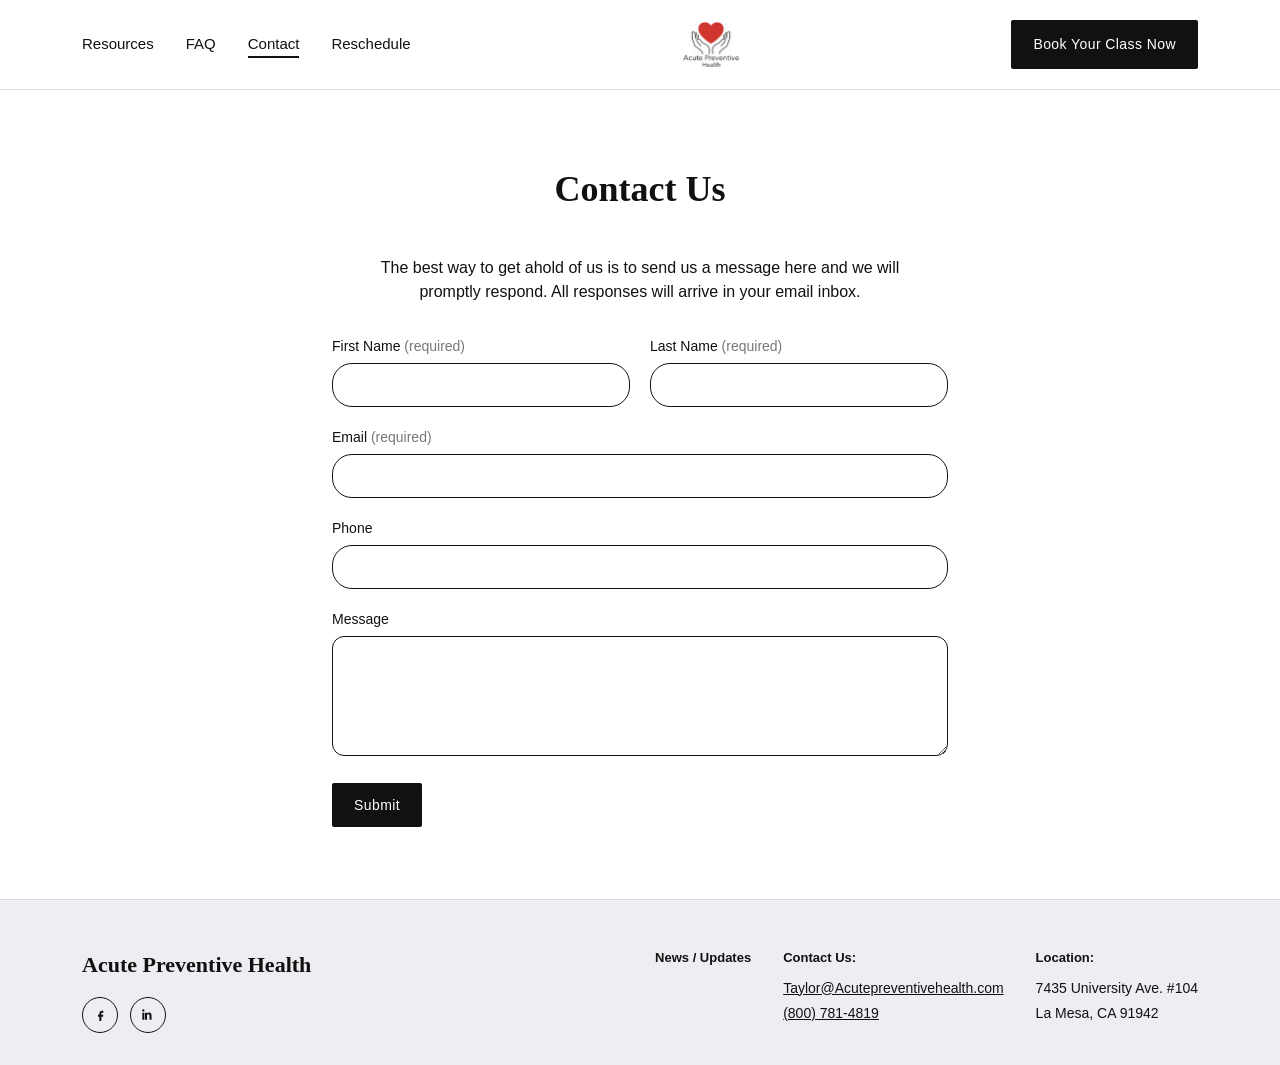
==== contact.html @ faceb9f9 "update all source material of acute website" ====
<!DOCTYPE html>
<html lang="en">
<head>
<meta charset="UTF-8">
<meta name="viewport" content="width=device-width, initial-scale=1.0">
<title>Contact Us | Acute Preventive Health</title>
<meta name="description" content="Get in touch with Acute Preventive Health about the CA-EMSA approved Preventive Health and Safety training.">
<link rel="stylesheet" href="styles.css">
</head>
<body>

<header class="site-header">
  <div class="container">
    <nav aria-label="Primary">
      <ul class="nav-links">
        <li><a href="resources.html">Resources</a></li>
        <li><a href="faq.html">FAQ</a></li>
        <li><a href="contact.html" aria-current="page">Contact</a></li>
        <li><a href="reschedule.html">Reschedule</a></li>
      </ul>
    </nav>
    <a href="index.html" class="brand">
      <img class="brand-mark" src="assets/logo.webp" alt="Acute Preventive Health logo">
    </a>
    <a href="index.html#book" class="btn">Book Your Class Now</a>
  </div>
</header>

<main class="page-body">
  <div class="container contact-wrap">
    <h1>Contact Us</h1>
    <p class="lede">The best way to get ahold of us is to send us a message here and we will promptly respond. All responses will arrive in your email inbox.</p>

    <!--
      Static hosting (GitHub Pages / Vercel) can't process form submissions on its own.
      This form posts to Formspree as a drop-in handler — swap in your own endpoint,
      or wire it to Acuity/your CRM instead. Replace YOUR_FORM_ID below.
    -->
    <form class="form-grid" action="https://formspree.io/f/YOUR_FORM_ID" method="POST">
      <div class="form-row">
        <div class="field">
          <label for="first-name">First Name <span class="req">(required)</span></label>
          <input type="text" id="first-name" name="first_name" required>
        </div>
        <div class="field">
          <label for="last-name">Last Name <span class="req">(required)</span></label>
          <input type="text" id="last-name" name="last_name" required>
        </div>
      </div>

      <div class="field">
        <label for="email">Email <span class="req">(required)</span></label>
        <input type="email" id="email" name="email" required>
      </div>

      <div class="field">
        <label for="phone">Phone</label>
        <input type="tel" id="phone" name="phone">
      </div>

      <div class="field">
        <label for="message">Message</label>
        <textarea id="message" name="message"></textarea>
      </div>

      <div class="form-submit">
        <button type="submit" class="btn">Submit</button>
      </div>
    </form>
  </div>
</main>

<footer class="site-footer" id="footer-placeholder"></footer>

<script src="footer.js"></script>
<script src="script.js"></script>
</body>
</html>
---- styles.css ----
/* ===========================================================
   Acute Preventive Health — shared styles
   =========================================================== */

:root {
  --ink: #111111;
  --paper: #ffffff;
  --panel: #eceef2;
  --panel-soft: #f3f4f7;
  --line: #d7d9de;
  --red: #d0342c;
  --focus: #2563eb;
  --radius: 2px;
  --container: 1180px;
  --font-display: Georgia, 'Times New Roman', serif;
  --font-body: -apple-system, BlinkMacSystemFont, 'Segoe UI', Helvetica, Arial, sans-serif;
}

* { box-sizing: border-box; }

html { scroll-behavior: smooth; }

body {
  margin: 0;
  font-family: var(--font-body);
  color: var(--ink);
  background: var(--paper);
  line-height: 1.5;
  -webkit-font-smoothing: antialiased;
}

a { color: inherit; }

img { max-width: 100%; display: block; }

button, input, textarea, select { font-family: inherit; font-size: inherit; }

a:focus-visible,
button:focus-visible,
input:focus-visible,
textarea:focus-visible {
  outline: 3px solid var(--focus);
  outline-offset: 2px;
}

.container {
  max-width: var(--container);
  margin: 0 auto;
  padding: 0 32px;
}

/* ---------- Header ---------- */

.site-header {
  border-bottom: 1px solid var(--line);
  background: var(--paper);
}

.site-header .container {
  display: flex;
  align-items: center;
  justify-content: space-between;
  gap: 24px;
  padding-top: 20px;
  padding-bottom: 20px;
}

.nav-links {
  display: flex;
  gap: 32px;
  list-style: none;
  margin: 0;
  padding: 0;
  font-size: 15px;
}

.nav-links a {
  text-decoration: none;
  color: var(--ink);
  padding-bottom: 4px;
  border-bottom: 2px solid transparent;
}

.nav-links a:hover,
.nav-links a[aria-current="page"] {
  border-bottom-color: var(--ink);
}

.brand {
  display: flex;
  flex-direction: column;
  align-items: center;
  text-decoration: none;
  color: var(--ink);
  gap: 4px;
}

.brand-mark {
  width: 56px;
  height: auto;
}

.brand-name {
  font-family: var(--font-display);
  font-size: 13px;
  letter-spacing: 0.02em;
  text-align: center;
  line-height: 1.2;
}

.btn {
  display: inline-block;
  background: var(--ink);
  color: var(--paper);
  text-decoration: none;
  font-size: 14px;
  letter-spacing: 0.03em;
  padding: 14px 22px;
  border: none;
  border-radius: var(--radius);
  cursor: pointer;
  white-space: nowrap;
}

.btn:hover { background: #333; }

.nav-toggle {
  display: none;
}

/* ---------- Hero / generic page header ---------- */

.hero {
  background: var(--panel-soft);
  padding: 56px 0 64px;
  text-align: center;
}

.hero h1 {
  font-family: var(--font-display);
  font-weight: 700;
  font-size: clamp(28px, 4vw, 42px);
  line-height: 1.2;
  max-width: 900px;
  margin: 0 auto 12px;
}

.hero .subhead {
  font-family: var(--font-display);
  font-weight: 700;
  font-size: clamp(18px, 2.4vw, 24px);
  margin: 0 0 24px;
}

.hero p.lede {
  max-width: 780px;
  margin: 0 auto 28px;
  font-size: 16px;
  color: #2a2a2a;
}

.checklist {
  list-style: none;
  padding: 0;
  margin: 0 auto 32px;
  max-width: 620px;
  text-align: left;
  font-size: 16px;
}

.checklist li {
  margin-bottom: 10px;
  padding-left: 28px;
  position: relative;
}

.checklist li::before {
  content: "\2713";
  position: absolute;
  left: 0;
  font-weight: 700;
}

.hero-cta {
  margin-bottom: 28px;
}

.badge {
  width: 64px;
  margin: 0 auto 12px;
}

.trust-line {
  font-size: 14px;
  color: #444;
}

/* ---------- Booking section ---------- */

.booking {
  display: grid;
  grid-template-columns: 320px 1fr;
  gap: 0;
}

.booking-side {
  padding: 48px 32px;
  background: var(--panel);
}

.booking-side h2 {
  font-size: 15px;
  text-transform: none;
  margin-top: 0;
}

.booking-side ul {
  padding-left: 20px;
  margin: 0 0 32px;
}

.booking-side ul li { margin-bottom: 8px; }

.side-note {
  font-size: 14px;
  color: #333;
  margin-bottom: 24px;
}

.side-note a { text-decoration: underline; }

.booking-main {
  padding: 48px 32px;
  background: var(--paper);
}

.booking-main h2 {
  text-align: center;
  font-family: var(--font-display);
  margin-top: 0;
}

.qty-row {
  display: flex;
  align-items: center;
  justify-content: center;
  gap: 12px;
  margin-bottom: 8px;
  font-size: 14px;
}

.qty-row input {
  width: 56px;
  padding: 8px;
  border: 1px solid var(--line);
  border-radius: var(--radius);
  text-align: center;
}

.tz-row {
  text-align: center;
  font-size: 12px;
  letter-spacing: 0.06em;
  text-transform: uppercase;
  color: #555;
  margin-bottom: 20px;
}

.class-list {
  border: 1px solid var(--line);
}

.class-date-header {
  display: flex;
  justify-content: space-between;
  align-items: center;
  background: var(--panel);
  padding: 12px 20px;
  font-weight: 700;
  border-top: 1px solid var(--line);
}

.class-date-header:first-child { border-top: none; }

.class-date-header .tag {
  font-size: 12px;
  font-weight: 600;
  color: #444;
  text-transform: none;
}

.class-slot {
  display: flex;
  justify-content: space-between;
  gap: 24px;
  padding: 20px;
  border-top: 1px solid var(--line);
}

.class-slot .time {
  font-size: 20px;
  font-weight: 700;
  margin: 0 0 6px;
}

.class-slot .details {
  font-size: 14px;
  color: #333;
  margin: 0 0 6px;
}

.class-slot .price-line {
  font-size: 14px;
  margin: 0 0 6px;
}

.class-slot .confirm-note {
  font-size: 13px;
  color: #666;
  margin: 0;
}

.class-slot .book-col {
  text-align: right;
  flex-shrink: 0;
}

.book-btn {
  background: var(--ink);
  color: var(--paper);
  border: none;
  font-size: 13px;
  letter-spacing: 0.04em;
  padding: 10px 20px;
  border-radius: var(--radius);
  cursor: pointer;
  margin-bottom: 8px;
}

.book-btn:hover { background: #333; }

.spots-left {
  font-size: 13px;
  color: #444;
}

.refund-note {
  padding: 40px 32px;
  background: var(--panel-soft);
  font-size: 15px;
  border-top: 1px solid var(--line);
}

.refund-note strong { font-weight: 700; }

/* ---------- Generic content sections ---------- */

.page-body {
  padding: 48px 0 72px;
}

.page-body h1 {
  font-family: var(--font-display);
  font-size: clamp(26px, 4vw, 36px);
  text-align: center;
  margin-bottom: 40px;
}

.resource-group + .resource-group { margin-top: 28px; }

.resource-group h3 {
  font-size: 16px;
  margin: 0 0 4px;
}

.resource-group a {
  word-break: break-word;
  text-decoration: underline;
  font-size: 15px;
}

.resource-note {
  margin-top: 40px;
  font-size: 15px;
}

.resource-note a { text-decoration: underline; font-weight: 700; }

/* ---------- FAQ ---------- */

.faq-layout {
  display: grid;
  grid-template-columns: 340px 1fr;
  gap: 40px;
  align-items: start;
}

.faq-layout h1 {
  text-align: left;
  font-size: clamp(30px, 4vw, 44px);
  margin: 0;
}

.faq-list {
  border-top: 1px solid var(--ink);
}

.faq-item {
  border-bottom: 1px solid var(--line);
}

.faq-item:nth-child(odd) {
  border-bottom-color: var(--ink);
}

.faq-q {
  width: 100%;
  display: flex;
  justify-content: space-between;
  align-items: center;
  background: none;
  border: none;
  text-align: left;
  padding: 20px 4px;
  font-size: 17px;
  cursor: pointer;
  color: var(--ink);
}

.faq-q .icon {
  font-size: 20px;
  flex-shrink: 0;
  margin-left: 16px;
  transition: transform 0.15s ease;
}

.faq-item[open] .faq-q .icon { transform: rotate(45deg); }

.faq-a {
  padding: 0 4px 20px;
  font-size: 15px;
  color: #333;
  max-width: 640px;
}

/* ---------- Contact ---------- */

.contact-wrap {
  max-width: 680px;
  margin: 0 auto;
  text-align: center;
}

.contact-wrap p.lede {
  max-width: 560px;
  margin: 0 auto 32px;
}

.form-grid {
  text-align: left;
}

.form-row {
  display: grid;
  grid-template-columns: 1fr 1fr;
  gap: 20px;
}

.field { margin-bottom: 20px; }

.field label {
  display: block;
  font-size: 14px;
  margin-bottom: 6px;
}

.field label .req {
  font-weight: 400;
  color: #777;
}

.field input,
.field textarea {
  width: 100%;
  padding: 12px 16px;
  border: 1px solid var(--ink);
  border-radius: 20px;
}

.field textarea {
  border-radius: 12px;
  min-height: 120px;
  resize: vertical;
}

.form-submit {
  margin-top: 8px;
}

/* ---------- Reschedule ---------- */

.reschedule-layout {
  display: grid;
  grid-template-columns: 1fr 1fr;
  gap: 0;
}

.reschedule-info {
  padding: 48px 32px;
  background: var(--panel-soft);
}

.reschedule-info h1 {
  font-family: var(--font-display);
  font-size: clamp(24px, 3vw, 32px);
  text-align: left;
  margin: 0 0 20px;
}

.reschedule-info p { font-size: 15px; }

.reschedule-example {
  border: 1px solid var(--line);
  border-radius: 6px;
  padding: 20px 20px 8px;
  margin: 20px 0 32px;
  background: var(--paper);
  font-size: 13px;
  color: #444;
}

/* Mock checkout card, matching the "package, gift, or coupon code" step */

.checkout-mock {
  background: var(--paper);
  border-radius: 6px;
}

.checkout-mock .checkout-topbar {
  display: flex;
  align-items: center;
  justify-content: center;
  position: relative;
  padding: 4px 0 18px;
  border-bottom: 1px solid var(--line);
  margin-bottom: 18px;
}

.checkout-mock .checkout-back {
  position: absolute;
  left: 0;
  font-size: 12px;
  font-weight: 700;
  letter-spacing: 0.03em;
  color: var(--ink);
  text-transform: uppercase;
}

.checkout-mock .checkout-title {
  font-size: 15px;
  font-weight: 700;
}

.checkout-mock .checkout-section-label {
  font-size: 11px;
  font-weight: 700;
  letter-spacing: 0.06em;
  text-transform: uppercase;
  color: #555;
  margin-bottom: 12px;
}

.checkout-mock .checkout-grid {
  display: grid;
  grid-template-columns: 1.2fr 1fr;
  gap: 24px;
}

.checkout-mock .field-mini {
  margin-bottom: 14px;
}

.checkout-mock .field-mini label {
  display: block;
  font-size: 12px;
  margin-bottom: 4px;
}

.checkout-mock .field-mini .req {
  color: var(--red);
}

.checkout-mock .field-mini .value {
  border-bottom: 1px solid var(--line);
  padding-bottom: 8px;
  font-size: 13px;
  color: #333;
}

.checkout-mock .card-icons {
  float: right;
  display: flex;
  gap: 4px;
  font-size: 10px;
}

.checkout-mock .card-icons span {
  border: 1px solid var(--line);
  border-radius: 2px;
  padding: 1px 4px;
  color: #666;
}

.checkout-mock .pay-tabs {
  display: flex;
  gap: 8px;
  margin-bottom: 14px;
}

.checkout-mock .pay-tab {
  flex: 1;
  border: 1px solid var(--line);
  border-radius: 4px;
  padding: 10px 12px;
  font-size: 12px;
  display: flex;
  align-items: center;
  gap: 6px;
}

.checkout-mock .pay-tab.active {
  border-color: var(--ink);
  color: var(--ink);
  font-weight: 700;
}

.checkout-mock .card-number-value {
  display: flex;
  justify-content: space-between;
  align-items: center;
  border-bottom: 1px solid var(--line);
  padding-bottom: 8px;
  font-size: 13px;
  color: #333;
}

.checkout-mock .order-line {
  font-size: 13px;
  margin-bottom: 4px;
}

.checkout-mock .order-line.price {
  display: flex;
  justify-content: space-between;
  font-weight: 700;
  margin-bottom: 10px;
}

.checkout-mock .order-line.date {
  color: #555;
  margin-bottom: 2px;
}

.checkout-mock .coupon-row {
  display: flex;
  justify-content: space-between;
  align-items: center;
  border-top: 1px solid var(--line);
  border-bottom: 1px solid var(--line);
  padding: 12px 0;
  margin: 14px 0;
}

.checkout-mock .coupon-row.highlight {
  background: #fff8d6;
  border-radius: 4px;
  padding: 12px 10px;
  outline: 3px solid #f4d915;
}

.checkout-mock .coupon-code-row {
  display: flex;
  justify-content: space-between;
  align-items: center;
  padding-top: 10px;
  margin-top: 4px;
  border-top: 1px dashed var(--line);
}

.checkout-mock .coupon-code-row .code {
  font-weight: 700;
  letter-spacing: 0.03em;
}

.checkout-mock .coupon-code-row .apply {
  font-size: 11px;
  font-weight: 700;
  letter-spacing: 0.04em;
  color: var(--ink);
}

.checkout-mock .totals-row {
  display: flex;
  justify-content: space-between;
  font-size: 14px;
  margin-bottom: 8px;
}

.checkout-mock .totals-row.total {
  font-weight: 700;
  border-top: 1px solid var(--line);
  padding-top: 10px;
  margin-top: 10px;
}

.checkout-mock .pay-btn {
  width: 100%;
  background: var(--ink);
  color: var(--paper);
  border: none;
  padding: 14px;
  border-radius: 4px;
  font-size: 13px;
  letter-spacing: 0.04em;
  margin-top: 12px;
}

@media (max-width: 640px) {
  .checkout-mock .checkout-grid {
    grid-template-columns: 1fr;
  }
}

.reschedule-info h2 {
  font-family: var(--font-display);
  font-size: 24px;
  margin: 32px 0 4px;
}

.reschedule-info h3 {
  font-size: 18px;
  margin-bottom: 8px;
}

/* ---------- Footer ---------- */

.site-footer {
  background: var(--panel);
  border-top: 1px solid var(--line);
  padding: 48px 0 32px;
}

.footer-grid {
  display: grid;
  grid-template-columns: 1fr auto auto auto;
  gap: 32px;
  align-items: start;
}

.footer-brand {
  font-family: var(--font-display);
  font-size: 22px;
  font-weight: 700;
  margin: 0 0 16px;
}

.social-links {
  display: flex;
  gap: 12px;
}

.social-links a {
  width: 36px;
  height: 36px;
  border: 1px solid var(--ink);
  border-radius: 50%;
  display: flex;
  align-items: center;
  justify-content: center;
  text-decoration: none;
}

.footer-col h4 {
  font-size: 13px;
  font-weight: 700;
  margin: 0 0 10px;
}

.footer-col p, .footer-col a {
  font-size: 14px;
  margin: 0 0 4px;
  text-decoration: none;
}

.footer-col a { text-decoration: underline; }

@media (max-width: 900px) {
  .booking,
  .faq-layout,
  .reschedule-layout {
    grid-template-columns: 1fr;
  }
  .footer-grid {
    grid-template-columns: 1fr 1fr;
  }
  .form-row {
    grid-template-columns: 1fr;
  }
}

@media (max-width: 640px) {
  .site-header .container {
    flex-wrap: wrap;
    justify-content: center;
    text-align: center;
  }
  .nav-links {
    order: 3;
    flex-wrap: wrap;
    justify-content: center;
    width: 100%;
  }
  .class-slot {
    flex-direction: column;
  }
  .class-slot .book-col { text-align: left; }
  .footer-grid {
    grid-template-columns: 1fr;
    text-align: center;
  }
  .social-links { justify-content: center; }
}

@media (prefers-reduced-motion: reduce) {
  html { scroll-behavior: auto; }
  * { transition: none !important; }
}
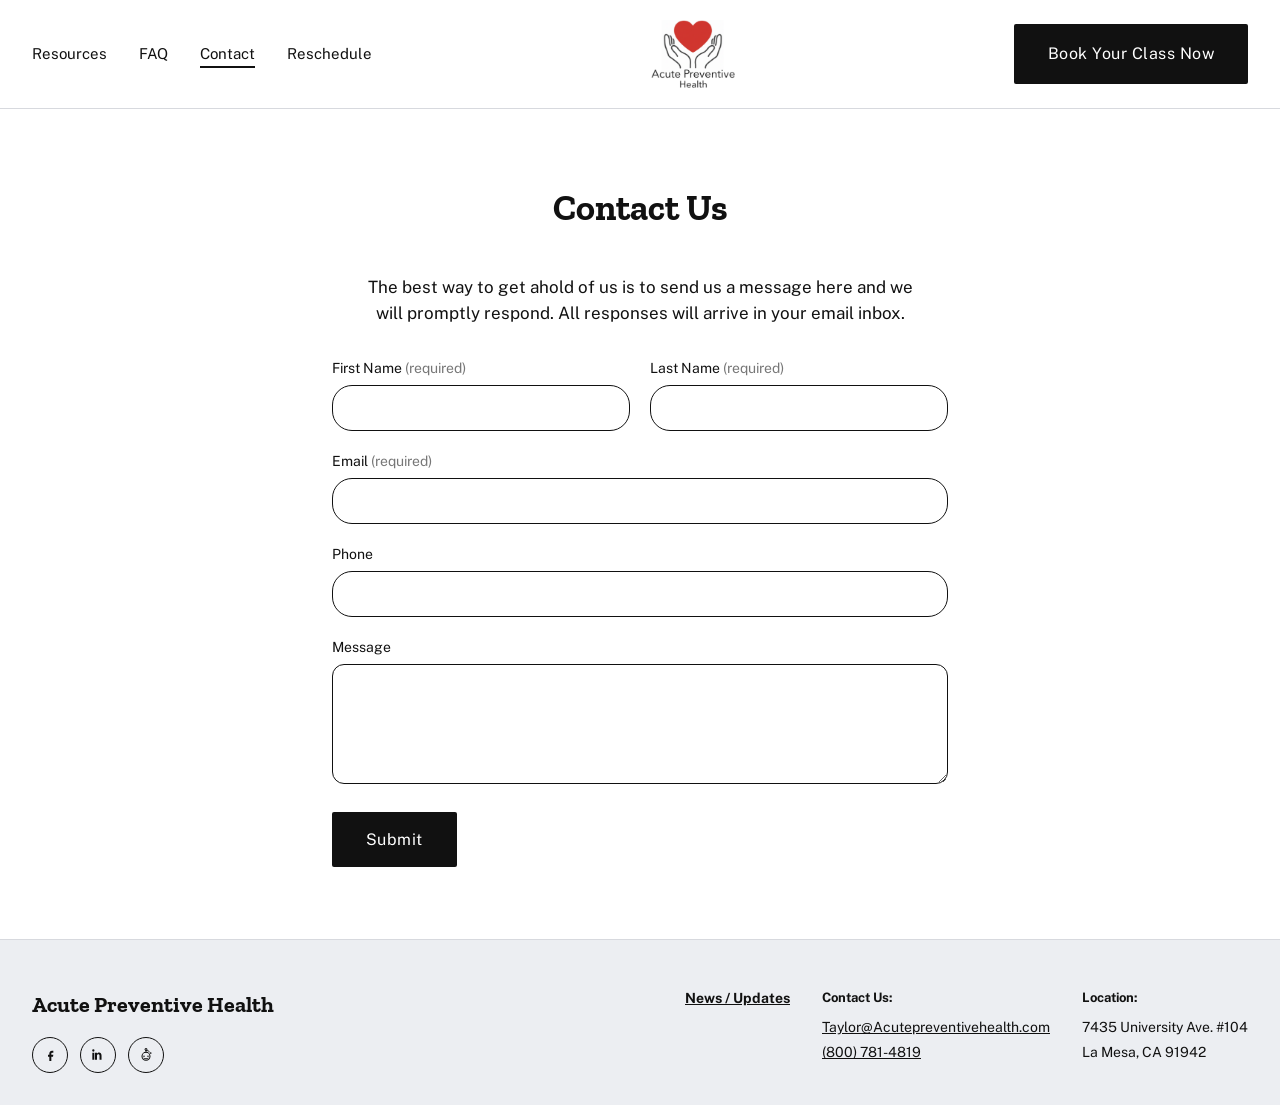
==== commit 05fae699: "updated files according to client requirements" ====
--- a/contact.html
+++ b/contact.html
@@ -5,6 +5,9 @@
 <meta name="viewport" content="width=device-width, initial-scale=1.0">
 <title>Contact Us | Acute Preventive Health</title>
 <meta name="description" content="Get in touch with Acute Preventive Health about the CA-EMSA approved Preventive Health and Safety training.">
+<link rel="preconnect" href="https://fonts.googleapis.com">
+<link rel="preconnect" href="https://fonts.gstatic.com" crossorigin>
+<link href="https://fonts.googleapis.com/css2?family=Zilla+Slab:wght@400;600;700&family=Public+Sans:wght@400;500;600;700&display=swap" rel="stylesheet">
 <link rel="stylesheet" href="styles.css">
 </head>
 <body>
--- a/styles.css
+++ b/styles.css
@@ -11,9 +11,9 @@
   --red: #d0342c;
   --focus: #2563eb;
   --radius: 2px;
-  --container: 1180px;
-  --font-display: Georgia, 'Times New Roman', serif;
-  --font-body: -apple-system, BlinkMacSystemFont, 'Segoe UI', Helvetica, Arial, sans-serif;
+  --container: 1340px;
+  --font-display: 'Zilla Slab', Georgia, 'Times New Roman', serif;
+  --font-body: 'Public Sans', -apple-system, BlinkMacSystemFont, 'Segoe UI', Helvetica, Arial, sans-serif;
 }
 
 * { box-sizing: border-box; }
@@ -26,7 +26,9 @@
   color: var(--ink);
   background: var(--paper);
   line-height: 1.5;
+  font-size: 17px;
   -webkit-font-smoothing: antialiased;
+  overflow-x: hidden;
 }
 
 a { color: inherit; }
@@ -96,13 +98,14 @@
 }
 
 .brand-mark {
-  width: 56px;
+  width: 84px;
   height: auto;
 }
 
 .brand-name {
   font-family: var(--font-display);
-  font-size: 13px;
+  font-weight: 600;
+  font-size: 15px;
   letter-spacing: 0.02em;
   text-align: center;
   line-height: 1.2;
@@ -113,9 +116,9 @@
   background: var(--ink);
   color: var(--paper);
   text-decoration: none;
-  font-size: 14px;
+  font-size: 16px;
   letter-spacing: 0.03em;
-  padding: 14px 22px;
+  padding: 18px 34px;
   border: none;
   border-radius: var(--radius);
   cursor: pointer;
@@ -124,6 +127,15 @@
 
 .btn:hover { background: #333; }
 
+@media (max-width: 640px) {
+  .brand-mark { width: 70px; }
+  .brand-name { font-size: 13px; }
+  .btn {
+    font-size: 14px;
+    padding: 14px 22px;
+  }
+}
+
 .nav-toggle {
   display: none;
 }
@@ -139,23 +151,23 @@
 .hero h1 {
   font-family: var(--font-display);
   font-weight: 700;
-  font-size: clamp(28px, 4vw, 42px);
-  line-height: 1.2;
-  max-width: 900px;
+  font-size: clamp(30px, 4.6vw, 48px);
+  line-height: 1.15;
+  max-width: 1100px;
   margin: 0 auto 12px;
 }
 
 .hero .subhead {
   font-family: var(--font-display);
   font-weight: 700;
-  font-size: clamp(18px, 2.4vw, 24px);
+  font-size: clamp(19px, 2.6vw, 26px);
   margin: 0 0 24px;
 }
 
 .hero p.lede {
-  max-width: 780px;
+  max-width: 900px;
   margin: 0 auto 28px;
-  font-size: 16px;
+  font-size: 17px;
   color: #2a2a2a;
 }
 
@@ -163,13 +175,13 @@
   list-style: none;
   padding: 0;
   margin: 0 auto 32px;
-  max-width: 620px;
+  max-width: 640px;
   text-align: left;
-  font-size: 16px;
+  font-size: 17px;
 }
 
 .checklist li {
-  margin-bottom: 10px;
+  margin-bottom: 4px;
   padding-left: 28px;
   position: relative;
 }
@@ -186,13 +198,16 @@
 }
 
 .badge {
-  width: 64px;
+  width: 70px;
+  height: 70px;
   margin: 0 auto 12px;
+  display: block;
 }
 
 .trust-line {
   font-size: 14px;
   color: #444;
+  margin: 0;
 }
 
 /* ---------- Booking section ---------- */
@@ -209,17 +224,19 @@
 }
 
 .booking-side h2 {
-  font-size: 15px;
-  text-transform: none;
-  margin-top: 0;
+  font-family: var(--font-display);
+  font-weight: 700;
+  font-size: 34px;
+  letter-spacing: -0.01em;
+  margin: 0 0 14px;
 }
 
 .booking-side ul {
   padding-left: 20px;
-  margin: 0 0 32px;
-}
-
-.booking-side ul li { margin-bottom: 8px; }
+  margin: 0 0 20px;
+}
+
+.booking-side ul li { margin-bottom: 4px; }
 
 .side-note {
   font-size: 14px;
@@ -534,6 +551,29 @@
 .checkout-mock {
   background: var(--paper);
   border-radius: 6px;
+  position: relative;
+  filter: saturate(0.85);
+}
+
+.checkout-mock .example-flag {
+  position: absolute;
+  top: -14px;
+  right: -14px;
+  background: var(--red);
+  color: #fff;
+  font-size: 11px;
+  font-weight: 700;
+  letter-spacing: 0.08em;
+  text-transform: uppercase;
+  padding: 6px 12px;
+  border-radius: 4px;
+  transform: rotate(4deg);
+  box-shadow: 0 2px 6px rgba(0,0,0,0.2);
+  z-index: 2;
+}
+
+.checkout-mock * {
+  pointer-events: none;
 }
 
 .checkout-mock .checkout-topbar {
@@ -729,6 +769,20 @@
   .checkout-mock .checkout-grid {
     grid-template-columns: 1fr;
   }
+  .checkout-mock .checkout-topbar {
+    flex-direction: column;
+    align-items: flex-start;
+    gap: 8px;
+  }
+  .checkout-mock .checkout-back {
+    position: static;
+  }
+  .checkout-mock .example-flag {
+    top: -10px;
+    right: -8px;
+    font-size: 10px;
+    padding: 5px 10px;
+  }
 }
 
 .reschedule-info h2 {
@@ -800,6 +854,10 @@
   .reschedule-layout {
     grid-template-columns: 1fr;
   }
+  /* On mobile, show "Select Class" + the schedule before the Course
+     Topics sidebar, so people land on the actionable part first. */
+  .booking .booking-main { order: 1; }
+  .booking .booking-side { order: 2; }
   .footer-grid {
     grid-template-columns: 1fr 1fr;
   }
